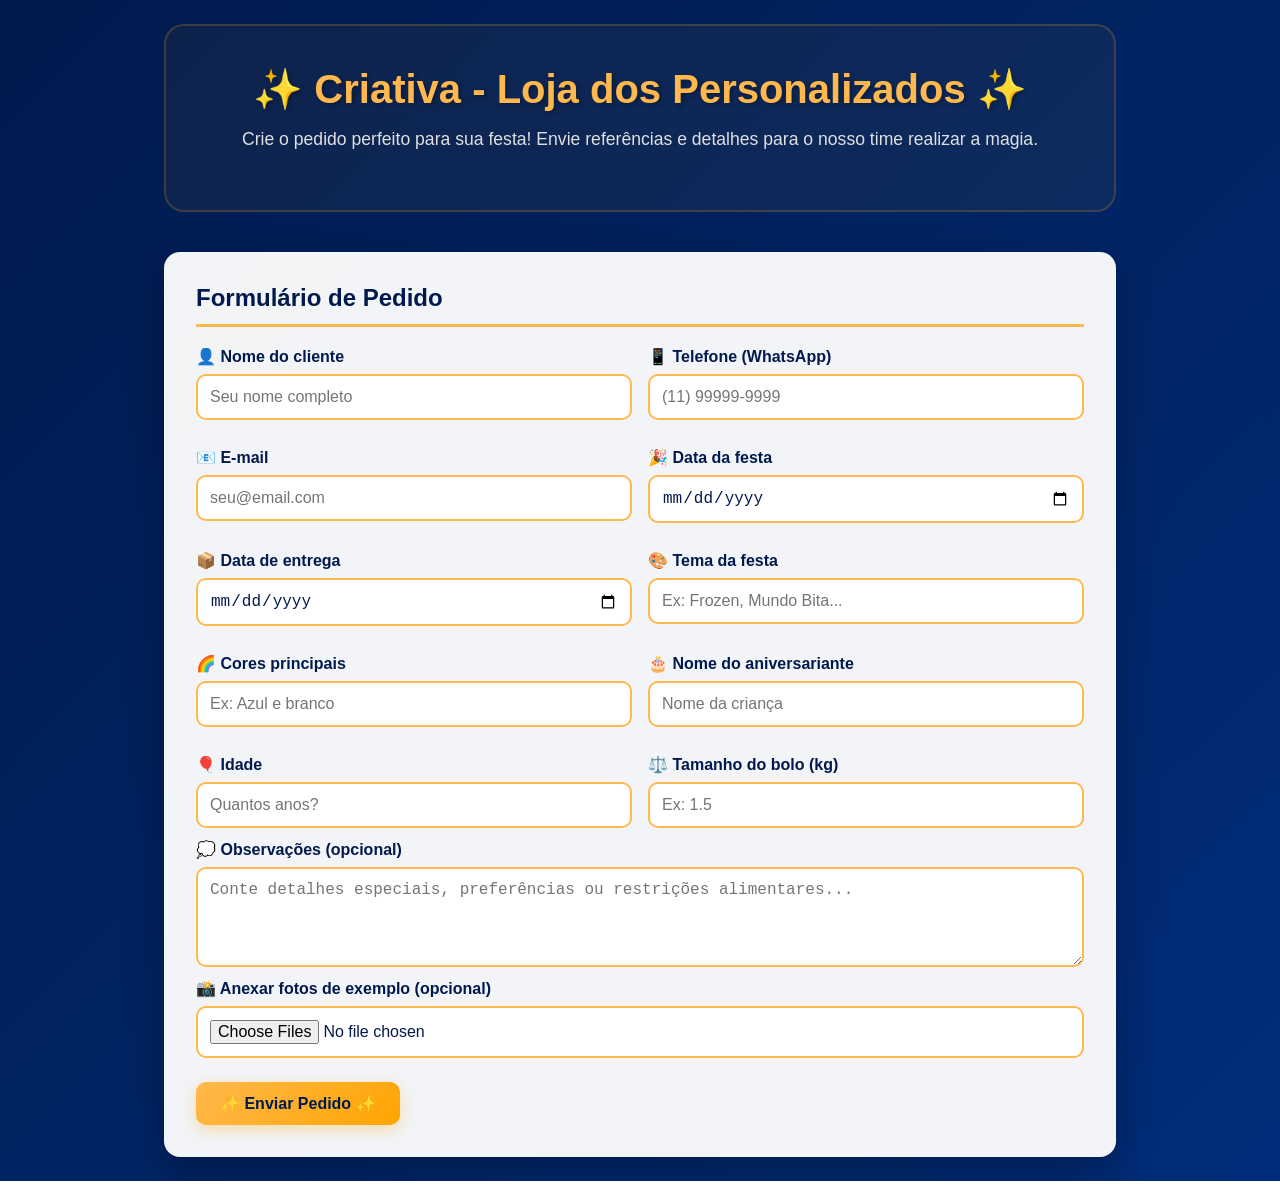
==== templates/index.html @ 7583d5d4 "✨ Sistema Criativa - v1.0 pronto para produção - Implementação completa da API web com FastAPI - Int" ====
<!DOCTYPE html>
<html lang="pt-BR">
<head>
  <meta charset="UTF-8" />
  <meta name="viewport" content="width=device-width, initial-scale=1.0" />
  <title>Criativa - Faça seu Pedido</title>
  <link rel="stylesheet" href="/static/styles.css" />
</head>
<body>
  <main class="container">
    <section class="hero">
      <h1>✨ Criativa - Loja dos Personalizados ✨</h1>
      <p>Crie o pedido perfeito para sua festa! Envie referências e detalhes para o nosso time realizar a magia.</p>
    </section>

    <form action="/api/novo-pedido" method="post" enctype="multipart/form-data" class="card">
      <h2>Formulário de Pedido</h2>

      <div class="grid">
        <label>👤 Nome do cliente
          <input type="text" name="nome_cliente" placeholder="Seu nome completo" required />
        </label>
        <label>📱 Telefone (WhatsApp)
          <input type="text" name="telefone" placeholder="(11) 99999-9999" required />
        </label>
        <label>📧 E-mail
          <input type="email" name="email" placeholder="seu@email.com" required />
        </label>
        <label>🎉 Data da festa
          <input type="date" name="data_festa" required />
        </label>
        <label>📦 Data de entrega
          <input type="date" name="data_entrega" required />
        </label>
        <label>🎨 Tema da festa
          <input type="text" name="tema" placeholder="Ex: Frozen, Mundo Bita..." required />
        </label>
        <label>🌈 Cores principais
          <input type="text" name="cores" placeholder="Ex: Azul e branco" required />
        </label>
        <label>🎂 Nome do aniversariante
          <input type="text" name="nome_aniv" placeholder="Nome da criança" required />
        </label>
        <label>🎈 Idade
          <input type="number" name="idade" placeholder="Quantos anos?" required />
        </label>
        <label>⚖️ Tamanho do bolo (kg)
          <input type="number" step="0.1" name="tamanho_bolo" placeholder="Ex: 1.5" required />
        </label>
      </div>

      <label>💭 Observações (opcional)
        <textarea name="observacoes" rows="4" placeholder="Conte detalhes especiais, preferências ou restrições alimentares..."></textarea>
      </label>

      <label>📸 Anexar fotos de exemplo (opcional)
        <input type="file" name="arquivos" multiple accept="image/*" />
      </label>

      <button type="submit">✨ Enviar Pedido ✨</button>
    </form>
  </main>
</body>
</html>
---- static/styles.css ----
* {
  box-sizing: border-box;
}

body {
  margin: 0;
  font-family: "Segoe UI", Tahoma, Geneva, Verdana, sans-serif;
  background: linear-gradient(135deg, #001a4d 0%, #002d7a 100%);
  color: #ffffff;
  min-height: 100vh;
}

.container {
  max-width: 1000px;
  margin: 0 auto;
  padding: 24px;
}

.hero {
  text-align: center;
  margin-bottom: 40px;
  padding: 40px 20px;
  background: rgba(255, 165, 0, 0.05);
  border-radius: 20px;
  border: 2px solid rgba(255, 165, 0, 0.2);
}

.hero h1 {
  font-size: 2.5em;
  margin: 0 0 16px 0;
  color: #FFB84D;
  text-shadow: 2px 2px 4px rgba(0, 0, 0, 0.3);
}

.hero p {
  font-size: 1.1em;
  margin: 0 0 20px 0;
  color: #e0e0e0;
}

.card {
  background: rgba(255, 255, 255, 0.95);
  border-radius: 16px;
  padding: 32px;
  box-shadow: 0 15px 40px rgba(0, 0, 0, 0.3);
  color: #001a4d;
}

.card h2 {
  color: #001a4d;
  margin-top: 0;
  border-bottom: 3px solid #FFB84D;
  padding-bottom: 12px;
}

.grid {
  display: grid;
  grid-template-columns: repeat(2, minmax(220px, 1fr));
  gap: 16px;
}

label {
  display: flex;
  flex-direction: column;
  gap: 8px;
  margin-bottom: 12px;
  font-weight: 600;
  color: #001a4d;
}

input, textarea, select {
  border: 2px solid #FFB84D;
  border-radius: 10px;
  padding: 12px;
  font-size: 1rem;
  background: #ffffff;
  color: #001a4d;
  transition: border-color 0.3s ease;
}

input:focus, textarea:focus, select:focus {
  outline: none;
  border-color: #FFA500;
  box-shadow: 0 0 8px rgba(255, 165, 0, 0.3);
}

button {
  background: linear-gradient(135deg, #FFB84D, #FFA500);
  color: #001a4d;
  border: none;
  border-radius: 10px;
  padding: 12px 24px;
  font-size: 1rem;
  font-weight: 700;
  cursor: pointer;
  margin-top: 12px;
  transition: transform 0.2s ease, box-shadow 0.2s ease;
  box-shadow: 0 5px 15px rgba(255, 165, 0, 0.3);
}

button:hover {
  transform: translateY(-2px);
  box-shadow: 0 8px 20px rgba(255, 165, 0, 0.5);
}

.secondary-link {
  color: #FFB84D;
  font-weight: bold;
  text-decoration: none;
  transition: color 0.3s ease;
  display: inline-block;
  margin-top: 16px;
  padding: 10px 20px;
  border: 2px solid #FFB84D;
  border-radius: 10px;
}

.secondary-link:hover {
  color: #001a4d;
  background: #FFB84D;
}

.pedido-lista {
  display: grid;
  gap: 16px;
}

.pedido-card {
  border: 2px solid #FFB84D;
  border-radius: 14px;
  padding: 20px;
  background: rgba(255, 255, 255, 0.95);
  color: #001a4d;
  box-shadow: 0 5px 15px rgba(0, 0, 0, 0.1);
  transition: transform 0.3s ease, box-shadow 0.3s ease;
}

.pedido-card:hover {
  transform: translateY(-2px);
  box-shadow: 0 10px 25px rgba(255, 165, 0, 0.2);
}

.pedido-header {
  display: flex;
  justify-content: space-between;
  align-items: center;
  margin-bottom: 16px;
  padding-bottom: 12px;
  border-bottom: 2px solid #FFB84D;
}

.pedido-header h3 {
  margin: 0;
  color: #001a4d;
}

.status-badge {
  background: linear-gradient(135deg, #FFB84D, #FFA500);
  color: #001a4d;
  padding: 8px 14px;
  border-radius: 999px;
  font-size: 0.9rem;
  font-weight: 700;
}

.pedido-card p {
  margin: 8px 0;
  color: #334;
}

.pedido-card select {
  color: #001a4d;
  margin-top: 10px;
}

.fotos {
  display: flex;
  flex-wrap: wrap;
  gap: 12px;
  margin: 16px 0;
  padding: 12px 0;
  border-top: 1px solid #FFB84D;
  border-bottom: 1px solid #FFB84D;
}

.fotos img {
  max-width: 160px;
  max-height: 160px;
  border-radius: 10px;
  box-shadow: 0 3px 10px rgba(0, 0, 0, 0.2);
  transition: transform 0.2s ease;
}

.fotos img:hover {
  transform: scale(1.05);
}

@media (max-width: 700px) {
  .grid {
    grid-template-columns: 1fr;
  }

  .hero h1 {
    font-size: 2em;
  }

  .card {
    padding: 20px;
  }
}

.pedido-lista {
  display: grid;
  gap: 16px;
}

.pedido-card {
  border: 1px solid #f0d7e2;
  border-radius: 14px;
  padding: 16px;
  background: #fffafc;
}

.pedido-header {
  display: flex;
  justify-content: space-between;
  align-items: center;
}

.status-badge {
  background: #f5d7e2;
  color: #8f3558;
  padding: 6px 10px;
  border-radius: 999px;
  font-size: 0.9rem;
}

.fotos {
  display: flex;
  flex-wrap: wrap;
  gap: 10px;
  margin: 10px 0;
}

.fotos img {
  max-width: 160px;
  border-radius: 10px;
}

@media (max-width: 700px) {
  .grid {
    grid-template-columns: 1fr;
  }
}
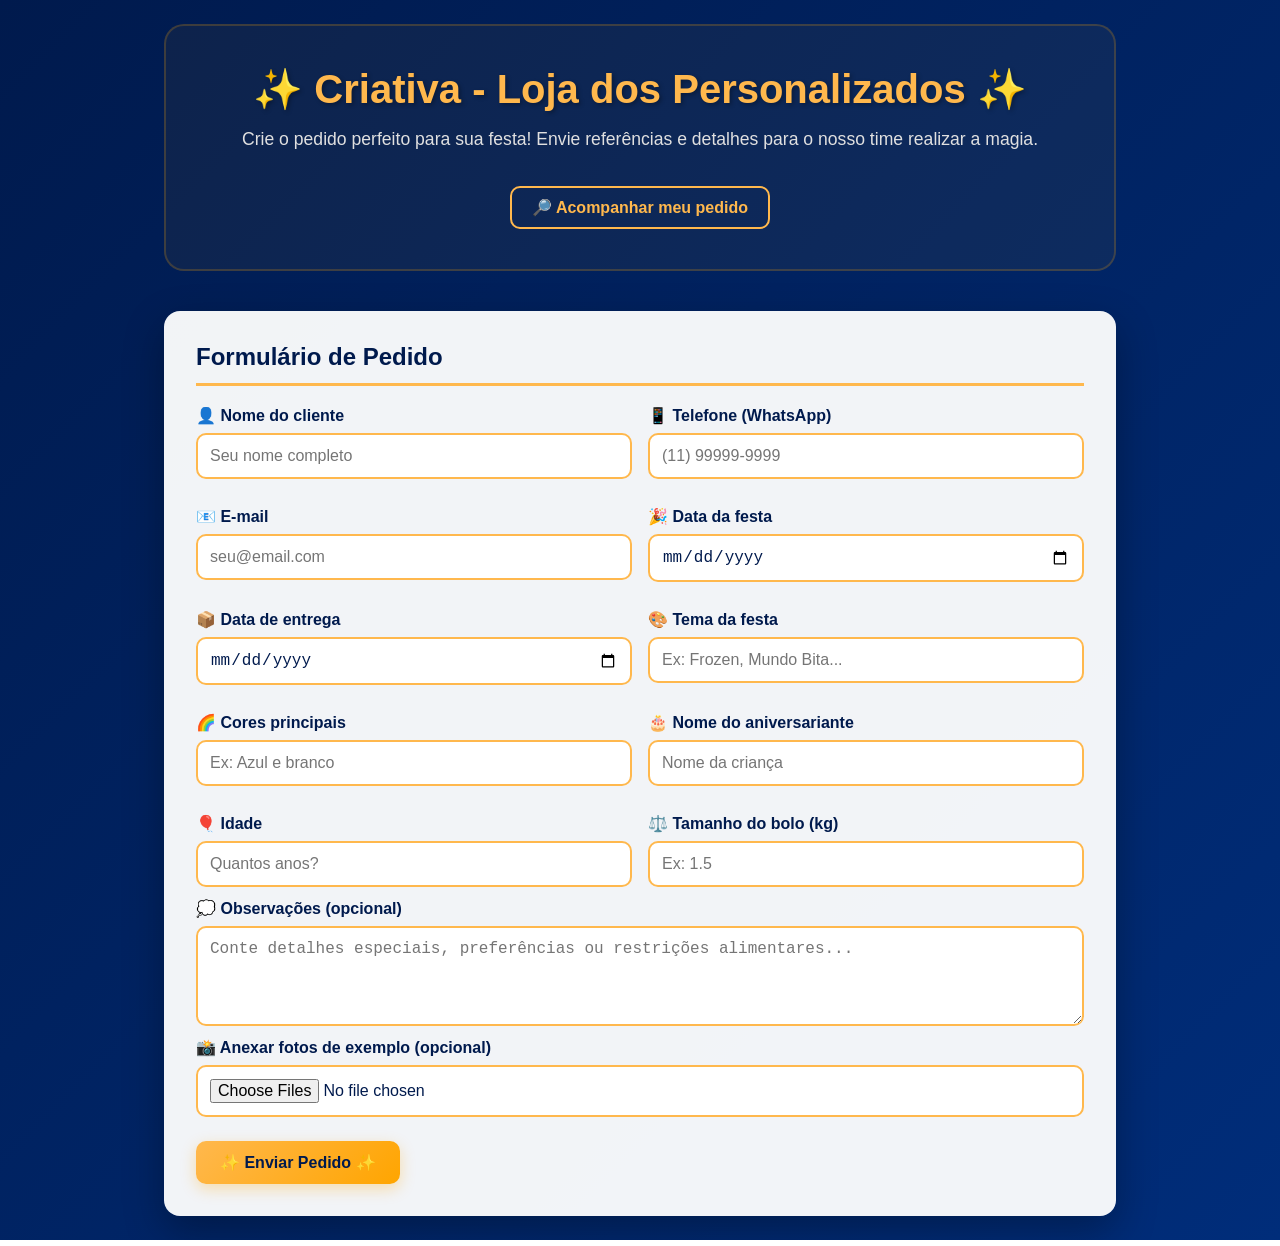
==== commit db9bbefa: "Adicionar exclusão e acompanhamento de pedidos" ====
--- a/templates/index.html
+++ b/templates/index.html
@@ -11,9 +11,10 @@
     <section class="hero">
       <h1>✨ Criativa - Loja dos Personalizados ✨</h1>
       <p>Crie o pedido perfeito para sua festa! Envie referências e detalhes para o nosso time realizar a magia.</p>
+      <a class="secondary-link" href="/acompanhar-pedido">🔎 Acompanhar meu pedido</a>
     </section>
 
-    <form action="/api/novo-pedido" method="post" enctype="multipart/form-data" class="card">
+    <form id="form-pedido" action="/api/novo-pedido" method="post" enctype="multipart/form-data" class="card">
       <h2>Formulário de Pedido</h2>
 
       <div class="grid">
@@ -58,7 +59,35 @@
       </label>
 
       <button type="submit">✨ Enviar Pedido ✨</button>
+      <p id="resultado-pedido" class="resultado-status" hidden aria-live="polite"></p>
     </form>
   </main>
+
+  <script>
+    document.getElementById('form-pedido').addEventListener('submit', async (event) => {
+      event.preventDefault();
+      const formulario = event.currentTarget;
+      const resultado = document.getElementById('resultado-pedido');
+      const botao = formulario.querySelector('button[type="submit"]');
+      botao.disabled = true;
+      resultado.hidden = false;
+      resultado.textContent = 'Enviando pedido...';
+
+      try {
+        const resposta = await fetch(formulario.action, {
+          method: 'POST',
+          body: new FormData(formulario)
+        });
+        const dados = await resposta.json();
+        if (!resposta.ok) throw new Error(dados.detail || 'Não foi possível enviar o pedido.');
+        resultado.innerHTML = `✅ ${dados.mensagem}<br>Guarde o número <strong>#${dados.id_pedido}</strong>. <a href="/acompanhar-pedido?pedido=${dados.id_pedido}">Acompanhar status</a>`;
+        formulario.reset();
+      } catch (erro) {
+        resultado.textContent = `❌ ${erro.message}`;
+      } finally {
+        botao.disabled = false;
+      }
+    });
+  </script>
 </body>
 </html>
--- a/static/styles.css
+++ b/static/styles.css
@@ -101,6 +101,27 @@
 button:hover {
   transform: translateY(-2px);
   box-shadow: 0 8px 20px rgba(255, 165, 0, 0.5);
+}
+
+.danger-button {
+  background: #c0392b;
+  color: #ffffff;
+  margin-left: 8px;
+}
+
+.danger-button:hover {
+  background: #a93226;
+  box-shadow: 0 8px 20px rgba(192, 57, 43, 0.35);
+}
+
+.resultado-status {
+  margin: 20px 0 0;
+  padding: 16px;
+  border-radius: 10px;
+  background: #fff4df;
+  color: #001a4d;
+  font-size: 1.1rem;
+  font-weight: 700;
 }
 
 .secondary-link {
